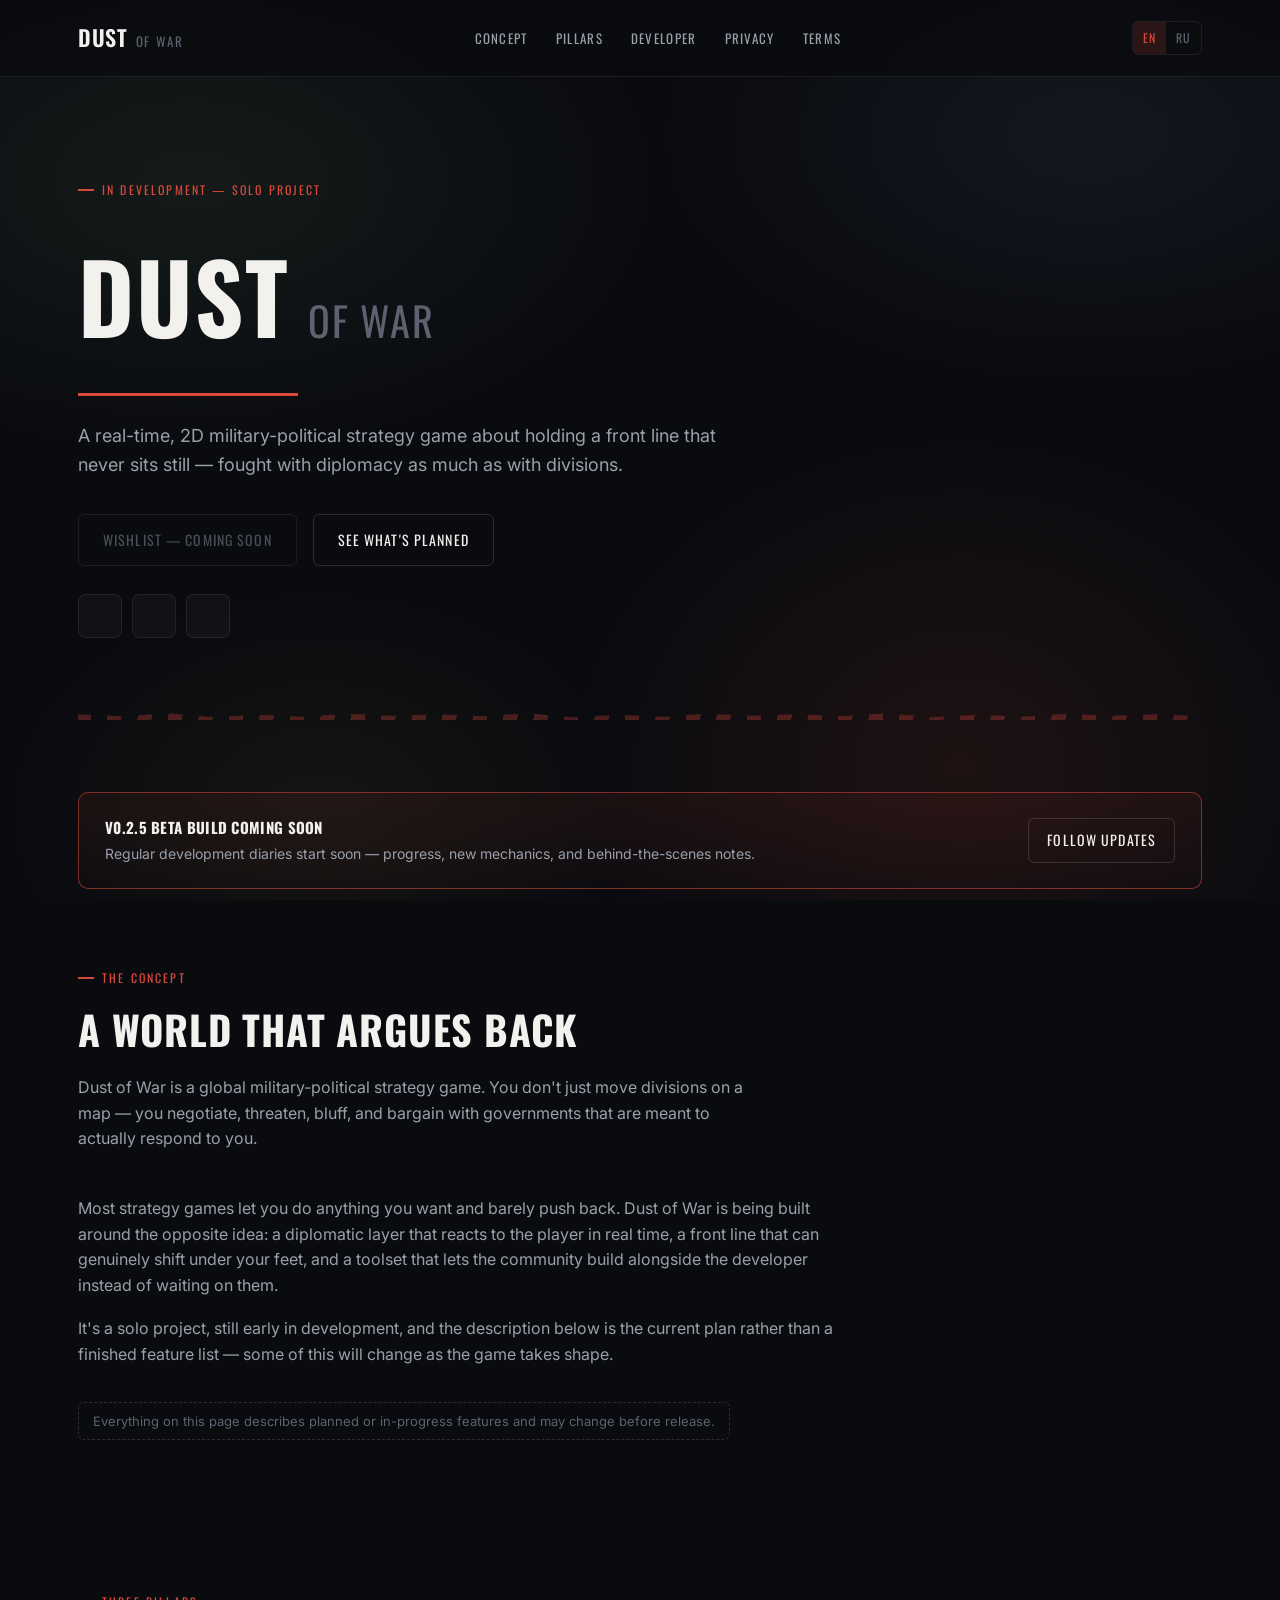
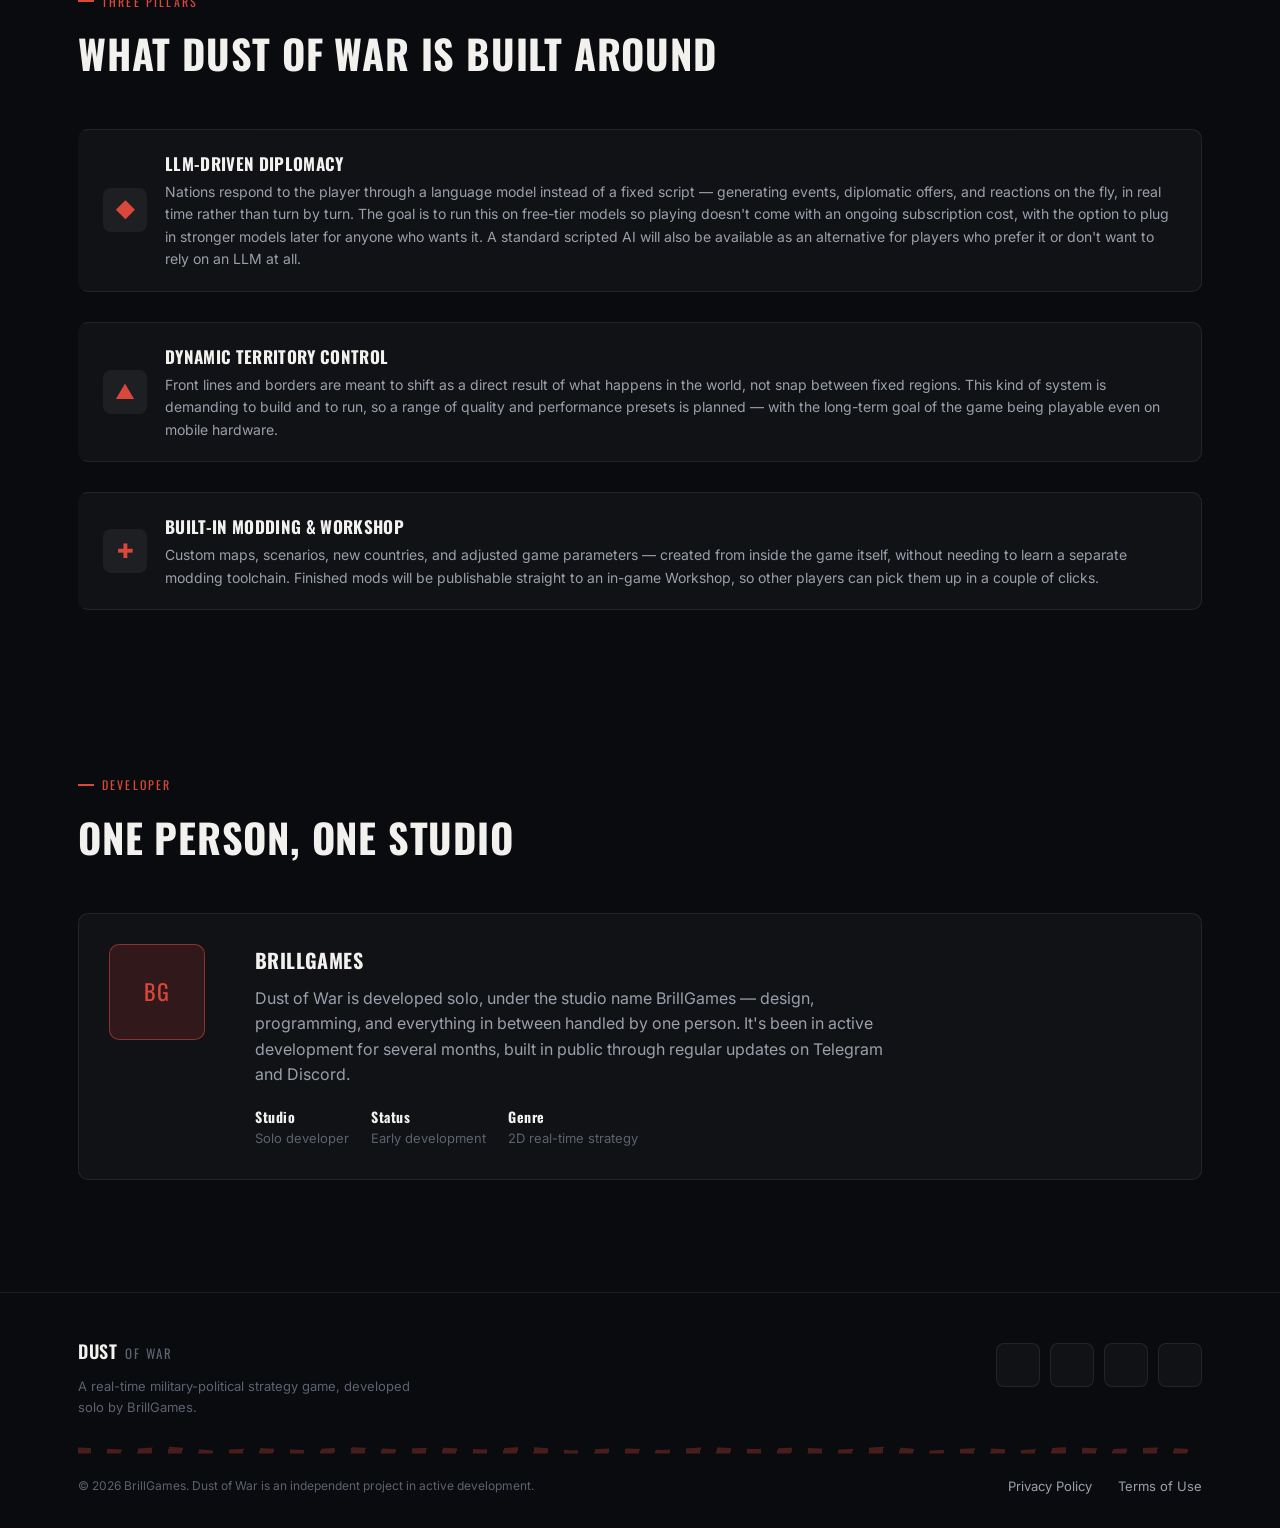
==== index.html @ 777125b5 "First commit" ====
<!doctype html>
<html lang="en">
<head>
<meta charset="utf-8">
<title>Dust of War — a real-time military-political strategy game</title>
<meta name="description" content="Dust of War is a real-time military-political strategy game with LLM-driven diplomacy, dynamic territory control, and built-in modding — developed solo by BrillGames.">
<meta name="viewport" content="width=device-width, initial-scale=1">
<link rel="preconnect" href="https://fonts.googleapis.com">
<link rel="preconnect" href="https://fonts.gstatic.com" crossorigin>
<link href="https://fonts.googleapis.com/css2?family=Oswald:wght@400;500;600;700&family=Inter:wght@400;500;600&display=swap" rel="stylesheet">
<link rel="stylesheet" href="css/style.css">
</head>
<body>
<div class="bg-theatre" aria-hidden="true"></div>

<header class="site-header">
  <div class="wrap">
    <a href="index.html" class="brand">
      <span class="brand-main">DUST</span>
      <span class="brand-sub">OF WAR</span>
    </a>
    <nav class="main-nav">
      <a href="index.html#concept">Concept</a>
      <a href="index.html#pillars">Pillars</a>
      <a href="index.html#developer">Developer</a>
      <a href="privacy.html">Privacy</a>
      <a href="terms.html">Terms</a>
    </nav>
    <div style="display:flex; align-items:center; gap:14px;">
      <div class="lang-toggle">
        <a href="index.html" class="active">EN</a>
        <a href="ru/index.html">RU</a>
      </div>
      <button class="nav-toggle-btn" aria-label="Toggle menu" aria-expanded="false">☰</button>
    </div>
  </div>
</header>

<main>
  <!-- ---------------------------- HERO ---------------------------- -->
  <section class="hero">
    <div class="wrap">
      <div class="eyebrow">In development — solo project</div>
      <h1 class="hero-title">DUST<span class="dim">OF WAR</span></h1>
      <div class="hero-underline"></div>
      <p class="hero-sub">A real-time, 2D military-political strategy game about holding a front line that never sits still — fought with diplomacy as much as with divisions.</p>
      <div class="hero-cta-row">
        <a href="#" class="btn btn-disabled" aria-disabled="true">Wishlist — coming soon</a>
        <a href="#pillars" class="btn btn-ghost">See what's planned</a>
      </div>
      <div class="social-row" style="margin-top:28px;">
        <a class="social-icon" href="https://www.youtube.com/@BrillGamesss" target="_blank" rel="noopener" aria-label="YouTube">
          <img src="assets/icons/youtube.png" alt="" onerror="this.parentElement.classList.add('placeholder'); this.remove(); this.parentElement.textContent='YT';">
        </a>
        <a class="social-icon" href="https://discord.gg/ywq4z9wzdn" target="_blank" rel="noopener" aria-label="Discord">
          <img src="assets/icons/discord.png" alt="" onerror="this.parentElement.classList.add('placeholder'); this.remove(); this.parentElement.textContent='DS';">
        </a>
        <a class="social-icon" href="https://t.me/brill_gamedev" target="_blank" rel="noopener" aria-label="Telegram">
          <img src="assets/icons/telegram.png" alt="" onerror="this.parentElement.classList.add('placeholder'); this.remove(); this.parentElement.textContent='TG';">
        </a>
      </div>
    </div>
  </section>

  <div class="wrap"><div class="frontline"></div></div>

  <!-- ---------------------------- NEWS ---------------------------- -->
  <section class="section" style="padding-bottom:0;">
    <div class="wrap">
      <div class="news-card">
        <div>
          <h4>v0.2.5 beta build coming soon</h4>
          <p>Regular development diaries start soon — progress, new mechanics, and behind-the-scenes notes.</p>
        </div>
        <a href="https://t.me/brill_gamedev" target="_blank" rel="noopener" class="btn btn-ghost" style="padding:10px 18px;">Follow updates</a>
      </div>
    </div>
  </section>

  <!-- ---------------------------- CONCEPT ---------------------------- -->
  <section class="section" id="concept">
    <div class="wrap">
      <div class="section-head">
        <div class="eyebrow">The concept</div>
        <h2>A world that argues back</h2>
        <p>Dust of War is a global military-political strategy game. You don't just move divisions on a map — you negotiate, threaten, bluff, and bargain with governments that are meant to actually respond to you.</p>
      </div>
      <div class="copy-block">
        <p>Most strategy games let you do anything you want and barely push back. Dust of War is being built around the opposite idea: a diplomatic layer that reacts to the player in real time, a front line that can genuinely shift under your feet, and a toolset that lets the community build alongside the developer instead of waiting on them.</p>
        <p>It's a solo project, still early in development, and the description below is the current plan rather than a finished feature list — some of this will change as the game takes shape.</p>
      </div>
      <div class="wip-note">Everything on this page describes planned or in-progress features and may change before release.</div>
    </div>
  </section>

  <!-- ---------------------------- PILLARS ---------------------------- -->
  <section class="section" id="pillars">
    <div class="wrap">
      <div class="section-head">
        <div class="eyebrow">Three pillars</div>
        <h2>What Dust of War is built around</h2>
      </div>

      <div class="features-grid">

        <div class="menu-card">
          <div class="menu-icon">◆</div>
          <div class="menu-text">
            <h3>LLM-driven diplomacy</h3>
            <p>Nations respond to the player through a language model instead of a fixed script — generating events, diplomatic offers, and reactions on the fly, in real time rather than turn by turn. The goal is to run this on free-tier models so playing doesn't come with an ongoing subscription cost, with the option to plug in stronger models later for anyone who wants it. A standard scripted AI will also be available as an alternative for players who prefer it or don't want to rely on an LLM at all.</p>
          </div>
        </div>

        <div class="menu-card">
          <div class="menu-icon">▲</div>
          <div class="menu-text">
            <h3>Dynamic territory control</h3>
            <p>Front lines and borders are meant to shift as a direct result of what happens in the world, not snap between fixed regions. This kind of system is demanding to build and to run, so a range of quality and performance presets is planned — with the long-term goal of the game being playable even on mobile hardware.</p>
          </div>
        </div>

        <div class="menu-card">
          <div class="menu-icon">✚</div>
          <div class="menu-text">
            <h3>Built-in modding &amp; Workshop</h3>
            <p>Custom maps, scenarios, new countries, and adjusted game parameters — created from inside the game itself, without needing to learn a separate modding toolchain. Finished mods will be publishable straight to an in-game Workshop, so other players can pick them up in a couple of clicks.</p>
          </div>
        </div>

      </div>
    </div>
  </section>

  <!-- ---------------------------- DEVELOPER ---------------------------- -->
  <section class="section" id="developer">
    <div class="wrap">
      <div class="section-head">
        <div class="eyebrow">Developer</div>
        <h2>One person, one studio</h2>
      </div>
      <div class="dev-panel">
        <div class="dev-mark">BG</div>
        <div>
          <h3>BrillGames</h3>
          <p>Dust of War is developed solo, under the studio name BrillGames — design, programming, and everything in between handled by one person. It's been in active development for several months, built in public through regular updates on Telegram and Discord.</p>
          <div class="dev-meta">
            <div><strong>Studio</strong>Solo developer</div>
            <div><strong>Status</strong>Early development</div>
            <div><strong>Genre</strong>2D real-time strategy</div>
          </div>
        </div>
      </div>
    </div>
  </section>
</main>

<footer class="site-footer">
  <div class="wrap">
    <div class="footer-top">
      <div>
        <div class="brand" style="margin-bottom:10px;">
          <span class="brand-main" style="font-size:18px;">DUST</span>
          <span class="brand-sub">OF WAR</span>
        </div>
        <p style="color:var(--text-faint); font-size:13px; max-width:340px; margin:0;">A real-time military-political strategy game, developed solo by BrillGames.</p>
      </div>
      <div class="social-row">
        <a class="social-icon" href="https://www.youtube.com/@BrillGamesss" target="_blank" rel="noopener" aria-label="YouTube">
          <img src="assets/icons/youtube.png" alt="" onerror="this.parentElement.classList.add('placeholder'); this.remove(); this.parentElement.textContent='YT';">
        </a>
        <a class="social-icon" href="https://discord.gg/ywq4z9wzdn" target="_blank" rel="noopener" aria-label="Discord">
          <img src="assets/icons/discord.png" alt="" onerror="this.parentElement.classList.add('placeholder'); this.remove(); this.parentElement.textContent='DS';">
        </a>
        <a class="social-icon" href="https://t.me/brill_gamedev" target="_blank" rel="noopener" aria-label="Telegram">
          <img src="assets/icons/telegram.png" alt="" onerror="this.parentElement.classList.add('placeholder'); this.remove(); this.parentElement.textContent='TG';">
        </a>
        <a class="social-icon btn-disabled" href="#" aria-disabled="true" aria-label="Wishlist — coming soon">
          <img src="assets/icons/wishlist.png" alt="" onerror="this.parentElement.classList.add('placeholder'); this.remove(); this.parentElement.textContent='WL';">
        </a>
      </div>
    </div>
    <div class="frontline" style="margin-bottom:22px;"></div>
    <div class="footer-bottom">
      <div>© <span data-year></span> BrillGames. Dust of War is an independent project in active development.</div>
      <div class="footer-links">
        <a href="privacy.html">Privacy Policy</a>
        <a href="terms.html">Terms of Use</a>
      </div>
    </div>
  </div>
</footer>

<script src="js/main.js"></script>
</body>
</html>
---- css/style.css ----
/* =========================================================
   DUST OF WAR — site stylesheet
   Design tokens derived from the in-game main menu:
   near-black backgrounds, a single red-orange accent,
   condensed display type for headings, quiet Inter body text.
   ========================================================= */

:root{
  --bg:            #0a0b0f;
  --bg-elevated:   #101219;
  --bg-panel:      rgba(255,255,255,0.03);
  --border:        rgba(255,255,255,0.08);
  --border-strong: rgba(255,255,255,0.14);
  --accent:        #d9483a;
  --accent-dim:    rgba(217,72,58,0.16);
  --accent-line:   rgba(217,72,58,0.55);
  --text:          #f2f1ee;
  --text-muted:    #9aa0ab;
  --text-faint:    #5c6270;
  --locked:        #4a4e58;
  --radius:        10px;
  --maxw:          1180px;
  --font-display:  'Oswald', 'Arial Narrow', sans-serif;
  --font-body:     'Inter', -apple-system, BlinkMacSystemFont, 'Segoe UI', sans-serif;
}

*{ box-sizing:border-box; }
html{ scroll-behavior:smooth; }
body{
  margin:0;
  background:var(--bg);
  color:var(--text);
  font-family:var(--font-body);
  font-size:16px;
  line-height:1.6;
  -webkit-font-smoothing:antialiased;
}

/* Ambient background: faint drifting territory blobs, echoing the
   dynamic-territory-capture mechanic. Pure CSS, no imagery required. */
.bg-theatre{
  position:fixed; inset:0; z-index:-1; overflow:hidden;
  background:
    radial-gradient(ellipse 60% 50% at 15% 20%, rgba(60,90,70,0.20), transparent 60%),
    radial-gradient(ellipse 55% 45% at 85% 15%, rgba(60,80,110,0.18), transparent 60%),
    radial-gradient(ellipse 50% 60% at 75% 85%, rgba(150,60,40,0.14), transparent 60%),
    radial-gradient(ellipse 40% 40% at 25% 90%, rgba(90,80,40,0.14), transparent 60%),
    var(--bg);
  animation:driftTheatre 40s ease-in-out infinite alternate;
}
@keyframes driftTheatre{
  0%{ filter:hue-rotate(0deg) brightness(1); }
  100%{ filter:hue-rotate(-8deg) brightness(1.05); }
}
@media (prefers-reduced-motion: reduce){
  .bg-theatre{ animation:none; }
}

a{ color:inherit; text-decoration:none; }
img{ max-width:100%; display:block; }
ul{ margin:0; padding:0; }
h1,h2,h3,h4{ font-family:var(--font-display); text-transform:uppercase; margin:0; letter-spacing:0.02em; }

.wrap{ max-width:var(--maxw); margin:0 auto; padding:0 28px; }
.eyebrow{
  display:inline-flex; align-items:center; gap:8px;
  font-family:var(--font-display); font-size:12px; letter-spacing:0.18em;
  text-transform:uppercase; color:var(--accent);
}
.eyebrow::before{ content:''; width:16px; height:2px; background:var(--accent); display:inline-block; }

/* -------- frontline divider (signature structural device) --------
   A jagged animated line, standing in for a shifting battle front.
   Used wherever a section needs separation instead of a plain rule. */
.frontline{
  height:10px; width:100%; margin:0;
  background-image:
    repeating-linear-gradient(100deg,
      var(--accent-line) 0 14px,
      transparent 14px 30px);
  clip-path:polygon(0% 40%,4% 60%,8% 30%,12% 70%,16% 45%,20% 65%,24% 35%,28% 55%,
                     32% 40%,36% 60%,40% 30%,44% 70%,48% 45%,52% 65%,56% 35%,60% 55%,
                     64% 40%,68% 60%,72% 30%,76% 70%,80% 45%,84% 65%,88% 35%,92% 55%,
                     96% 40%,100% 60%,100% 100%,0% 100%);
  opacity:0.55;
  animation:frontlineShift 6s linear infinite;
}
@keyframes frontlineShift{
  from{ background-position:0 0; }
  to{ background-position:88px 0; }
}
@media (prefers-reduced-motion: reduce){ .frontline{ animation:none; } }

/* -------------------------- header -------------------------- */
.site-header{
  position:sticky; top:0; z-index:40;
  background:rgba(10,11,15,0.82);
  backdrop-filter:blur(10px);
  border-bottom:1px solid var(--border);
}
.site-header .wrap{
  display:flex; align-items:center; justify-content:space-between;
  height:76px;
}
.brand{ display:flex; align-items:baseline; gap:8px; }
.brand-main{ font-family:var(--font-display); font-weight:600; font-size:22px; letter-spacing:0.03em; }
.brand-sub{ font-family:var(--font-display); font-weight:400; font-size:13px; color:var(--text-faint); letter-spacing:0.14em; }

.main-nav{ display:flex; align-items:center; gap:28px; }
.main-nav a{
  font-family:var(--font-display); font-size:13px; letter-spacing:0.1em;
  text-transform:uppercase; color:var(--text-muted); transition:color .15s ease;
}
.main-nav a:hover, .main-nav a.active{ color:var(--text); }

.lang-toggle{
  display:flex; border:1px solid var(--border); border-radius:6px; overflow:hidden;
}
.lang-toggle a{
  padding:6px 10px; font-family:var(--font-display); font-size:12px; letter-spacing:0.08em;
  color:var(--text-faint);
}
.lang-toggle a.active{ background:var(--accent-dim); color:var(--accent); }
.lang-toggle a:not(.active):hover{ color:var(--text); }

.nav-toggle-btn{ display:none; }

/* -------------------------- hero -------------------------- */
.hero{ padding:96px 0 72px; position:relative; }
.hero-title{ font-size:clamp(48px,9vw,96px); font-weight:700; display:flex; flex-wrap:wrap; align-items:baseline; gap:18px; margin-top:18px; }
.hero-title .dim{ color:var(--text-faint); font-weight:400; font-size:0.42em; line-height:1.1; }
.hero-underline{ height:3px; width:220px; background:var(--accent); margin:22px 0 26px; }
.hero-sub{ max-width:640px; color:var(--text-muted); font-size:18px; }

.hero-cta-row{ display:flex; flex-wrap:wrap; align-items:center; gap:16px; margin-top:34px; }

.btn{
  display:inline-flex; align-items:center; gap:10px;
  font-family:var(--font-display); font-size:14px; letter-spacing:0.08em; text-transform:uppercase;
  padding:14px 24px; border-radius:6px; border:1px solid transparent; cursor:pointer;
  transition:transform .15s ease, border-color .15s ease, background .15s ease;
}
.btn-primary{ background:var(--accent); color:#0a0b0f; }
.btn-primary:hover{ transform:translateY(-1px); background:#e35b4d; }
.btn-ghost{ border-color:var(--border-strong); color:var(--text); }
.btn-ghost:hover{ border-color:var(--accent-line); color:var(--accent); }
.btn-disabled{
  border-color:var(--border); color:var(--locked); cursor:not-allowed; pointer-events:none;
}

.social-row{ display:flex; gap:10px; margin-top:6px; }
.social-icon{
  width:44px; height:44px; border-radius:8px; border:1px solid var(--border);
  display:flex; align-items:center; justify-content:center; background:var(--bg-panel);
  transition:border-color .15s ease, transform .15s ease;
}
.social-icon img, .social-icon svg{ width:20px; height:20px; }
.social-icon:hover{ border-color:var(--accent-line); transform:translateY(-2px); }
.social-icon.placeholder{ color:var(--text-faint); font-family:var(--font-display); font-size:10px; text-align:center; line-height:1.2; }

/* -------------------------- sections -------------------------- */
.section{ padding:72px 0; }
.section-head{ max-width:680px; margin-bottom:44px; }
.section-head h2{ font-size:clamp(28px,4vw,40px); margin-top:10px; }
.section-head p{ color:var(--text-muted); margin-top:14px; font-size:16px; }

.wip-note{
  display:inline-block; margin-top:16px; padding:8px 14px; border:1px dashed var(--border-strong);
  border-radius:6px; color:var(--text-faint); font-size:13px;
}

/* concept copy block */
.copy-block{ max-width:760px; color:var(--text-muted); font-size:16px; }
.copy-block p{ margin:0 0 18px; }
.copy-block strong{ color:var(--text); font-weight:600; }

/* -------------------------- menu-style cards --------------------------
   Deliberately reuses the game's own main-menu button language:
   dark rounded rows, icon slot, title + subtitle, chevron / lock affordance. */
.menu-card{
  display:flex; align-items:center; gap:18px;
  background:var(--bg-panel); border:1px solid var(--border); border-radius:var(--radius);
  padding:20px 22px; margin-bottom:14px;
  border-left:3px solid transparent;
  transition:border-color .15s ease, background .15s ease, transform .15s ease;
}
.menu-card:hover{ border-left-color:var(--accent); background:rgba(255,255,255,0.045); transform:translateX(2px); }
.menu-icon{
  width:44px; height:44px; flex:none; border-radius:8px; background:rgba(255,255,255,0.05);
  display:flex; align-items:center; justify-content:center; font-size:20px; color:var(--accent);
}
.menu-text h3{ font-size:17px; letter-spacing:0.02em; }
.menu-text p{ margin:4px 0 0; color:var(--text-muted); font-size:14px; text-transform:none; letter-spacing:normal; font-family:var(--font-body); }
.menu-chevron{ margin-left:auto; color:var(--text-faint); font-size:18px; }

.features-grid{ display:grid; gap:16px; }

/* -------------------------- developer -------------------------- */
.dev-panel{
  display:grid; grid-template-columns:120px 1fr; gap:26px; align-items:start;
  background:var(--bg-panel); border:1px solid var(--border); border-radius:var(--radius);
  padding:30px;
}
.dev-mark{
  width:96px; height:96px; border-radius:10px; background:var(--accent-dim);
  border:1px solid var(--accent-line); display:flex; align-items:center; justify-content:center;
  font-family:var(--font-display); font-size:22px; color:var(--accent); letter-spacing:0.05em;
}
.dev-panel h3{ font-size:20px; }
.dev-panel p{ color:var(--text-muted); margin:10px 0 0; max-width:640px; }
.dev-meta{ display:flex; gap:22px; margin-top:18px; flex-wrap:wrap; }
.dev-meta div{ font-size:13px; color:var(--text-faint); }
.dev-meta strong{ display:block; color:var(--text); font-family:var(--font-display); font-size:14px; letter-spacing:0.04em; }

/* -------------------------- news strip -------------------------- */
.news-card{
  display:flex; align-items:center; justify-content:space-between; gap:20px; flex-wrap:wrap;
  background:linear-gradient(180deg, rgba(217,72,58,0.08), rgba(217,72,58,0.02));
  border:1px solid var(--accent-line); border-radius:var(--radius); padding:22px 26px;
}
.news-card h4{ font-size:15px; margin-bottom:4px; }
.news-card p{ margin:0; color:var(--text-muted); font-size:14px; }

/* -------------------------- footer -------------------------- */
.site-footer{ border-top:1px solid var(--border); padding:44px 0 32px; margin-top:40px; }
.footer-top{ display:flex; justify-content:space-between; gap:24px; flex-wrap:wrap; margin-bottom:26px; }
.footer-links{ display:flex; gap:26px; flex-wrap:wrap; }
.footer-links a{ font-size:13px; color:var(--text-muted); }
.footer-links a:hover{ color:var(--text); }
.footer-bottom{ display:flex; justify-content:space-between; gap:12px; flex-wrap:wrap; color:var(--text-faint); font-size:12px; }

/* -------------------------- legal pages -------------------------- */
.legal-page .wrap{ max-width:820px; }
.legal-hero{ padding:64px 0 24px; }
.legal-hero h1{ font-size:clamp(30px,5vw,44px); }
.legal-updated{ color:var(--text-faint); font-size:13px; margin-top:10px; }
.legal-notice{
  margin:22px 0 8px; padding:16px 18px; border:1px solid var(--border-strong); border-radius:8px;
  background:var(--bg-panel); color:var(--text-muted); font-size:14px; line-height:1.6;
}
.legal-body{ padding:20px 0 80px; color:var(--text-muted); font-size:15.5px; }
.legal-body h2{
  font-size:20px; color:var(--text); margin-top:44px; margin-bottom:14px;
  padding-bottom:10px; border-bottom:1px solid var(--border);
}
.legal-body h2 span{ color:var(--accent); font-family:var(--font-body); font-weight:600; margin-right:8px; }
.legal-body h3{ font-size:15px; color:var(--text); text-transform:none; margin-top:22px; margin-bottom:8px; font-family:var(--font-body); font-weight:600; }
.legal-body p{ margin:0 0 14px; }
.legal-body ul{ margin:0 0 14px; padding-left:20px; }
.legal-body li{ margin-bottom:8px; }
.legal-body a{ color:var(--accent); text-decoration:underline; text-underline-offset:3px; }
.legal-toc{ margin:26px 0 0; padding:18px 20px; background:var(--bg-panel); border:1px solid var(--border); border-radius:8px; }
.legal-toc strong{ display:block; color:var(--text); font-family:var(--font-display); letter-spacing:0.08em; font-size:12px; text-transform:uppercase; margin-bottom:10px; }
.legal-toc ol{ padding-left:18px; margin:0; columns:2; column-gap:24px; }
.legal-toc li{ margin-bottom:6px; font-size:13.5px; }
.legal-toc a{ color:var(--text-muted); }
.legal-toc a:hover{ color:var(--accent); }

/* -------------------------- responsive -------------------------- */
@media (max-width:860px){
  .dev-panel{ grid-template-columns:1fr; }
  .dev-mark{ width:72px; height:72px; }
  .legal-toc ol{ columns:1; }
}

@media (max-width:760px){
  .main-nav{
    position:fixed; inset:76px 0 0 0; background:var(--bg);
    flex-direction:column; align-items:flex-start; padding:28px;
    gap:22px; transform:translateX(100%); transition:transform .2s ease;
    border-top:1px solid var(--border);
  }
  .main-nav.open{ transform:translateX(0); }
  .main-nav a{ font-size:16px; }
  .nav-toggle-btn{
    display:flex; align-items:center; justify-content:center;
    width:40px; height:40px; border:1px solid var(--border); border-radius:6px; background:none; color:var(--text);
    font-size:18px; cursor:pointer;
  }
  .hero{ padding:64px 0 48px; }
  .section{ padding:52px 0; }
}
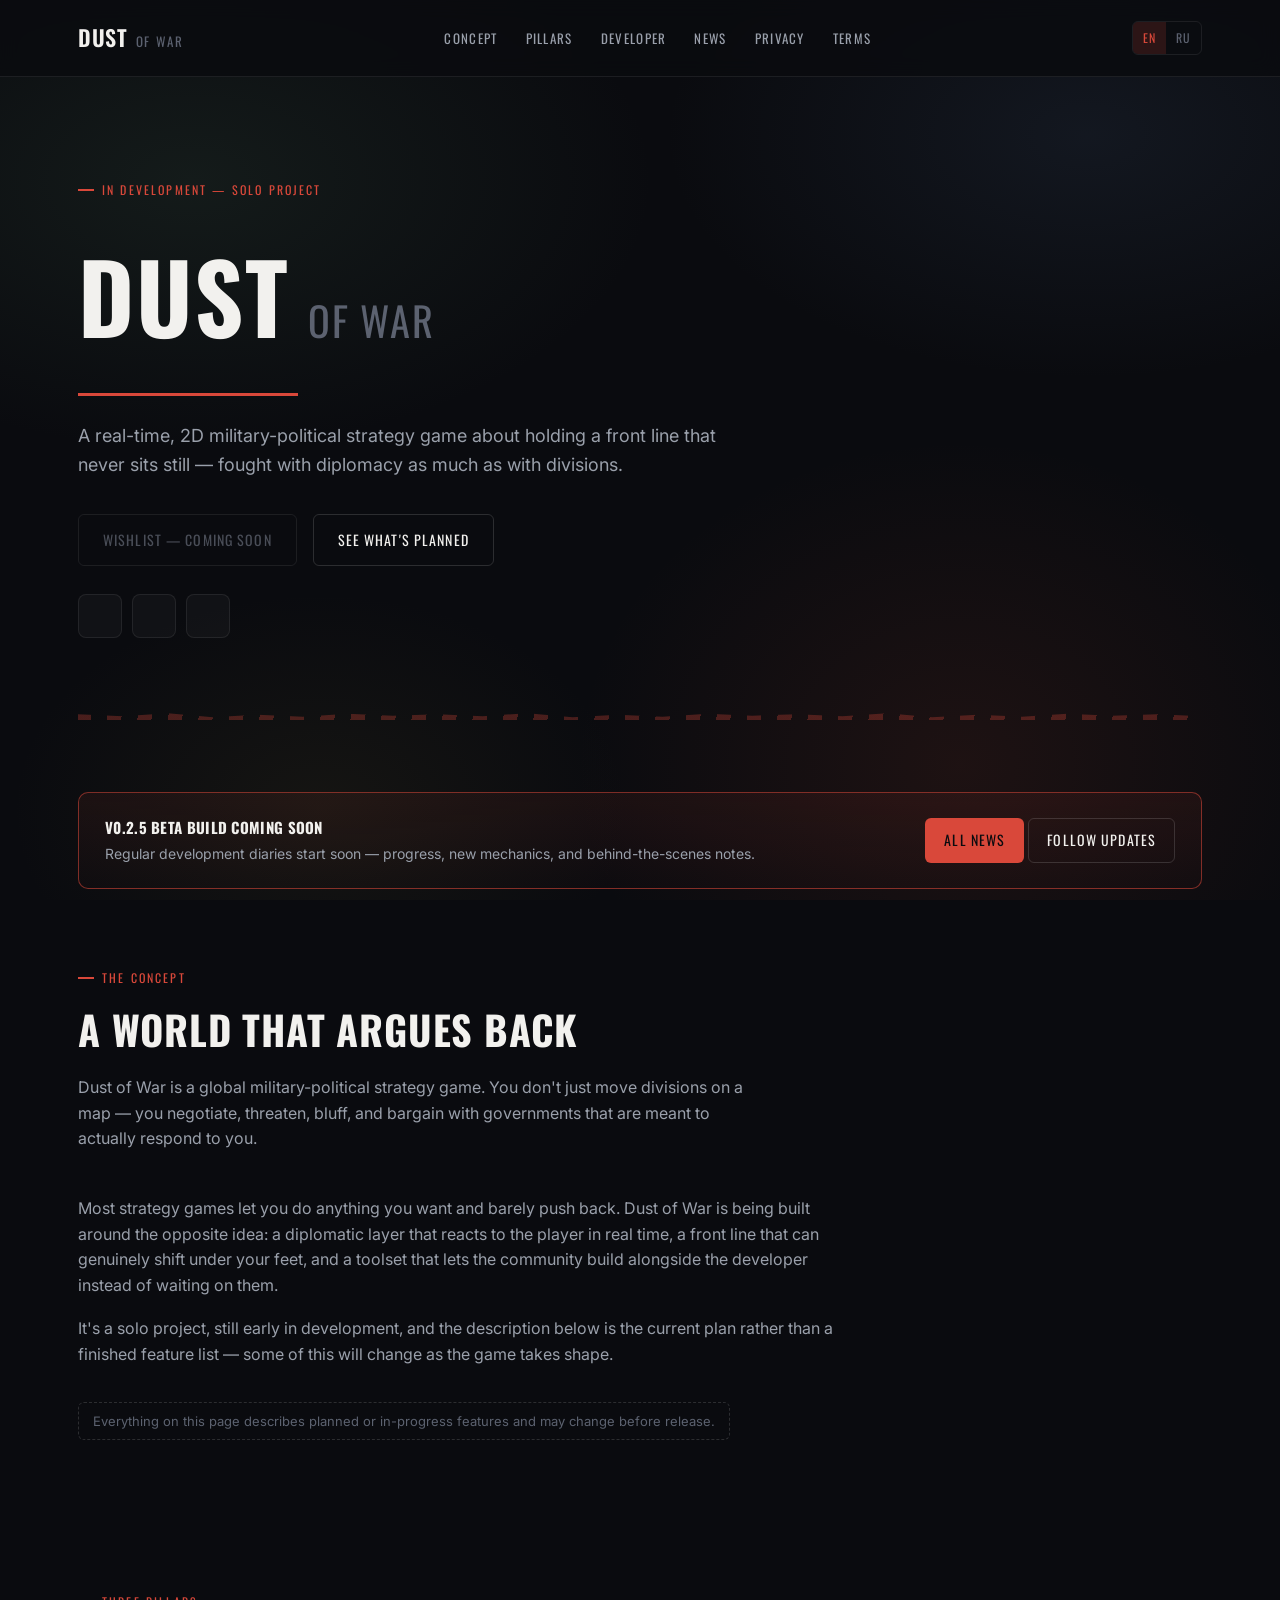
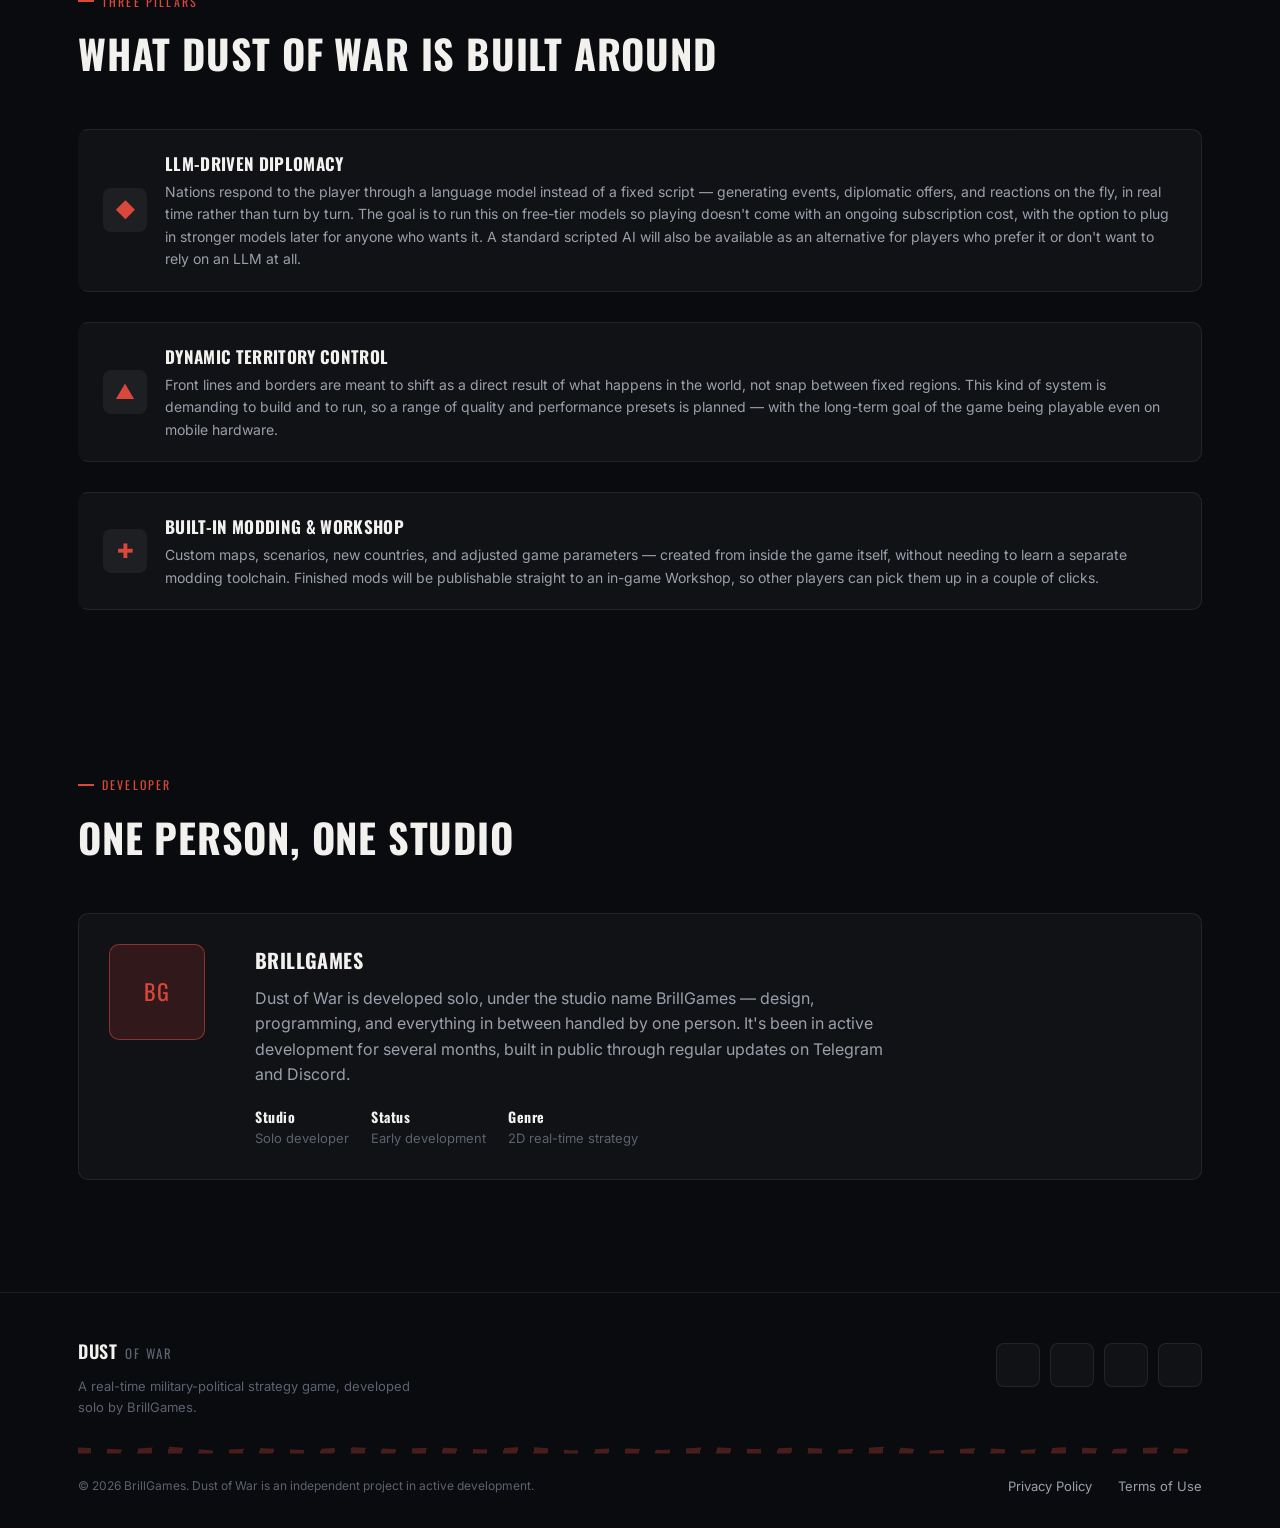
==== commit abd397ff: "Add News section, news pages and mobile layout fixes" ====
--- a/index.html
+++ b/index.html
@@ -23,10 +23,11 @@
       <a href="index.html#concept">Concept</a>
       <a href="index.html#pillars">Pillars</a>
       <a href="index.html#developer">Developer</a>
+      <a href="news.html">News</a>
       <a href="privacy.html">Privacy</a>
       <a href="terms.html">Terms</a>
     </nav>
-    <div style="display:flex; align-items:center; gap:14px;">
+    <div class="header-actions">
       <div class="lang-toggle">
         <a href="index.html" class="active">EN</a>
         <a href="ru/index.html">RU</a>
@@ -67,12 +68,15 @@
   <!-- ---------------------------- NEWS ---------------------------- -->
   <section class="section" style="padding-bottom:0;">
     <div class="wrap">
-      <div class="news-card">
+      <div class="news-card" data-latest-news>
         <div>
-          <h4>v0.2.5 beta build coming soon</h4>
+          <h4><a href="news.html" data-latest-link>v0.2.5 beta build coming soon</a></h4>
           <p>Regular development diaries start soon — progress, new mechanics, and behind-the-scenes notes.</p>
         </div>
-        <a href="https://t.me/brill_gamedev" target="_blank" rel="noopener" class="btn btn-ghost" style="padding:10px 18px;">Follow updates</a>
+        <div class="news-card-actions">
+          <a href="news.html" class="btn btn-primary" style="padding:10px 18px;">All news</a>
+          <a href="https://t.me/brill_gamedev" target="_blank" rel="noopener" class="btn btn-ghost" style="padding:10px 18px;">Follow updates</a>
+        </div>
       </div>
     </div>
   </section>
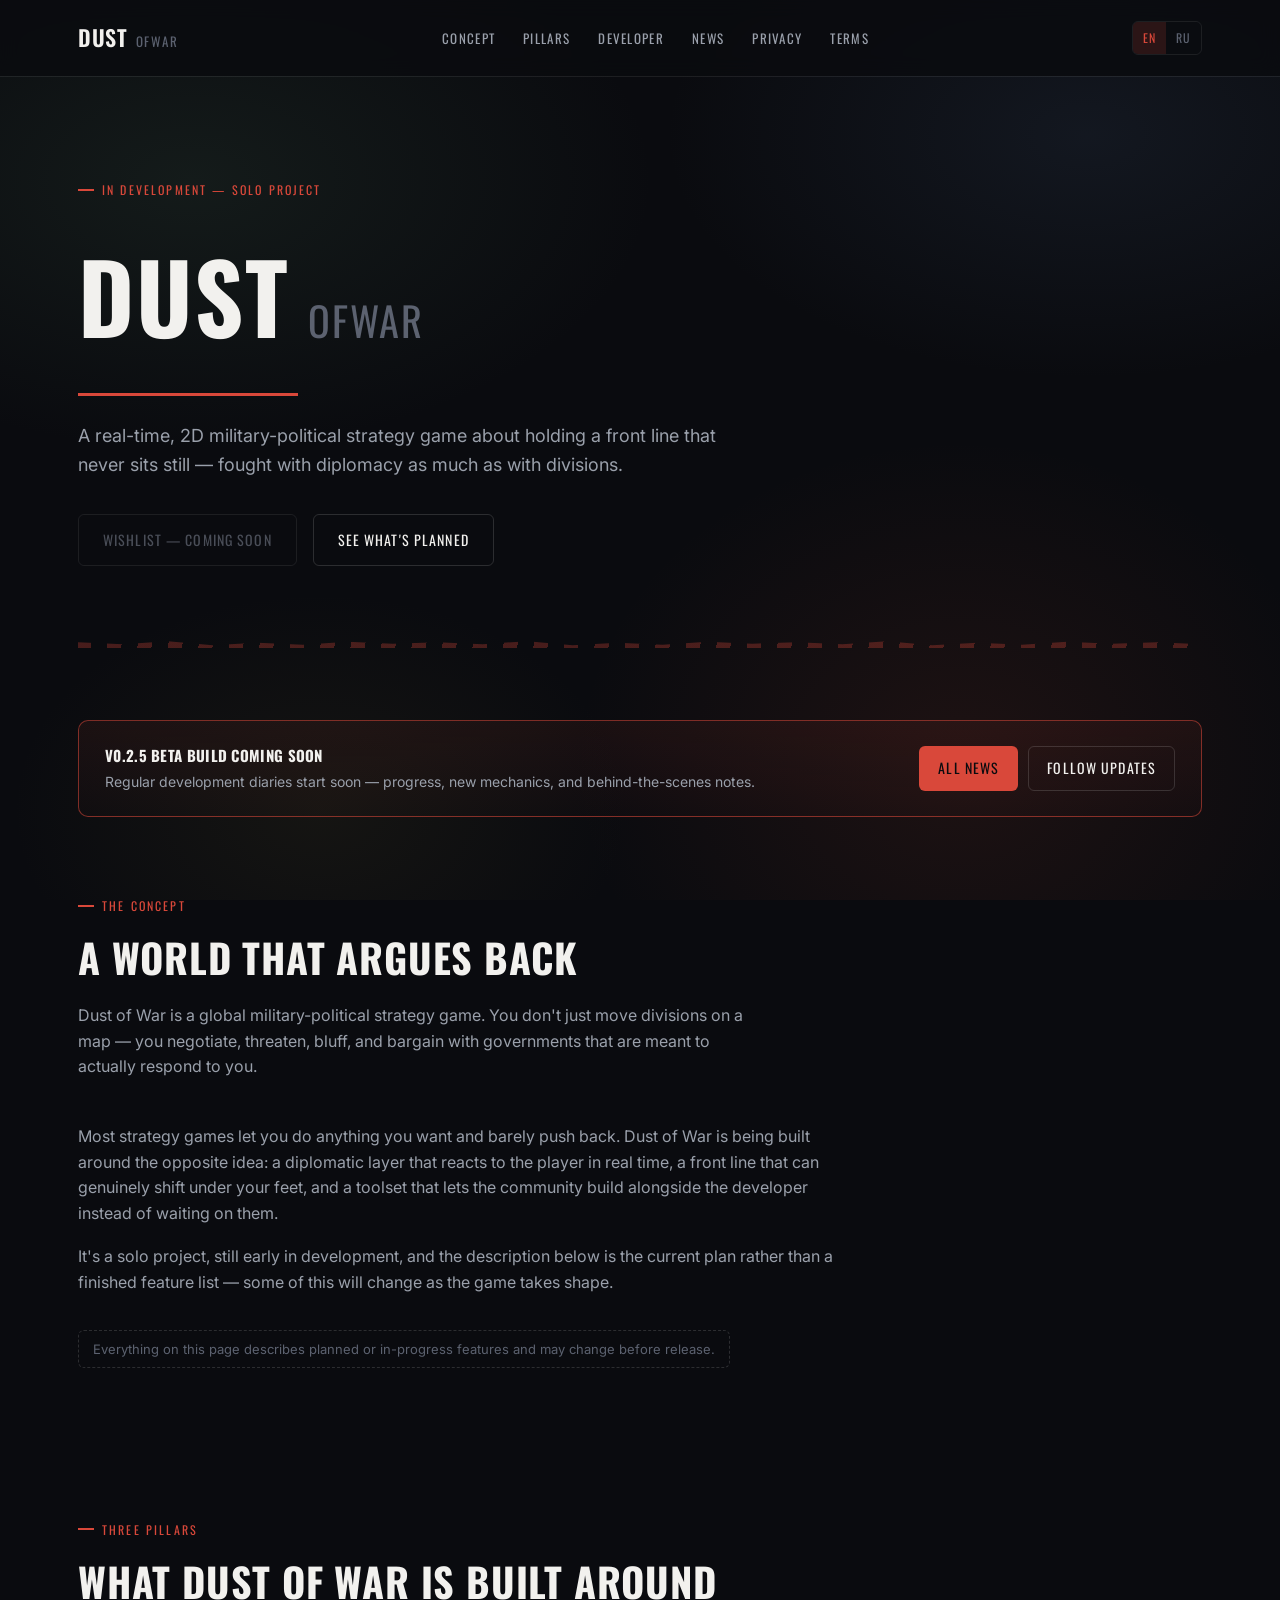
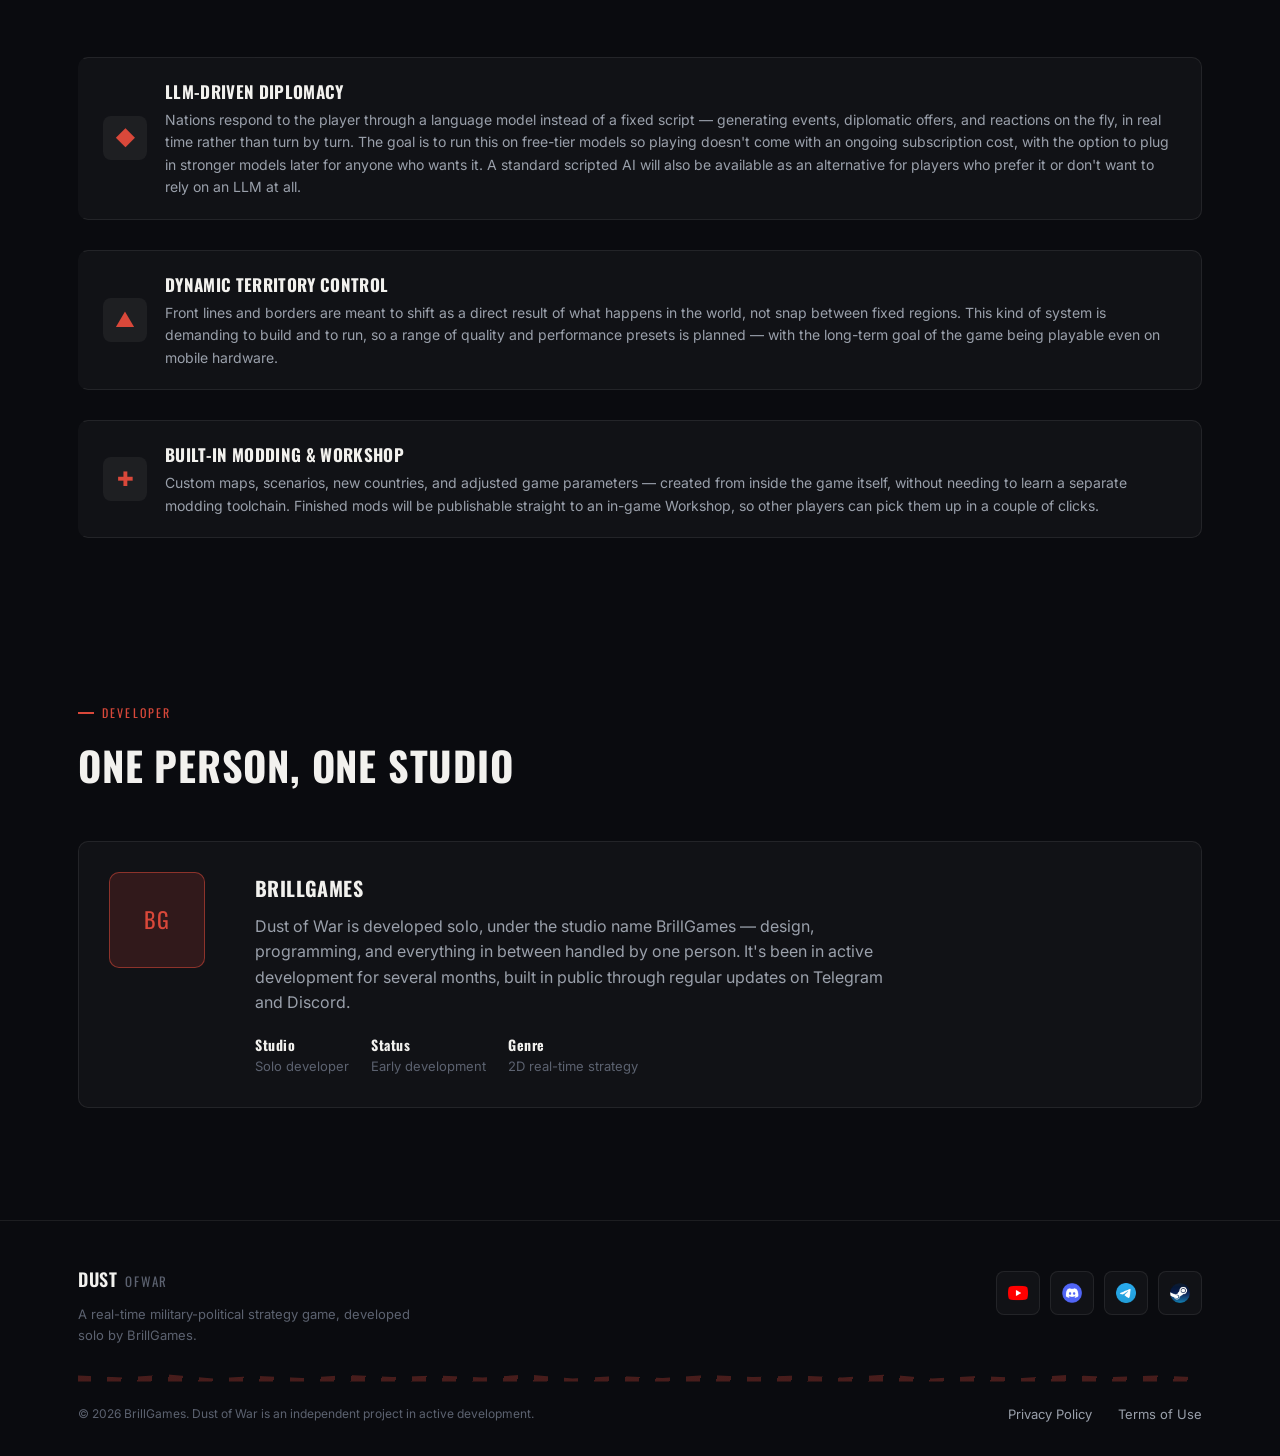
==== commit 4525c134: "Stacked logo, studio logo slot, remove duplicate hero social icons" ====
--- a/index.html
+++ b/index.html
@@ -17,7 +17,7 @@
   <div class="wrap">
     <a href="index.html" class="brand">
       <span class="brand-main">DUST</span>
-      <span class="brand-sub">OF WAR</span>
+      <span class="brand-sub logo-stack"><span class="logo-of">OF</span><span class="logo-war">WAR</span></span>
     </a>
     <nav class="main-nav">
       <a href="index.html#concept">Concept</a>
@@ -42,23 +42,12 @@
   <section class="hero">
     <div class="wrap">
       <div class="eyebrow">In development — solo project</div>
-      <h1 class="hero-title">DUST<span class="dim">OF WAR</span></h1>
+      <h1 class="hero-title">DUST<span class="dim logo-stack"><span class="logo-of">OF</span><span class="logo-war">WAR</span></span></h1>
       <div class="hero-underline"></div>
       <p class="hero-sub">A real-time, 2D military-political strategy game about holding a front line that never sits still — fought with diplomacy as much as with divisions.</p>
       <div class="hero-cta-row">
         <a href="#" class="btn btn-disabled" aria-disabled="true">Wishlist — coming soon</a>
         <a href="#pillars" class="btn btn-ghost">See what's planned</a>
-      </div>
-      <div class="social-row" style="margin-top:28px;">
-        <a class="social-icon" href="https://www.youtube.com/@BrillGamesss" target="_blank" rel="noopener" aria-label="YouTube">
-          <img src="assets/icons/youtube.png" alt="" onerror="this.parentElement.classList.add('placeholder'); this.remove(); this.parentElement.textContent='YT';">
-        </a>
-        <a class="social-icon" href="https://discord.gg/ywq4z9wzdn" target="_blank" rel="noopener" aria-label="Discord">
-          <img src="assets/icons/discord.png" alt="" onerror="this.parentElement.classList.add('placeholder'); this.remove(); this.parentElement.textContent='DS';">
-        </a>
-        <a class="social-icon" href="https://t.me/brill_gamedev" target="_blank" rel="noopener" aria-label="Telegram">
-          <img src="assets/icons/telegram.png" alt="" onerror="this.parentElement.classList.add('placeholder'); this.remove(); this.parentElement.textContent='TG';">
-        </a>
       </div>
     </div>
   </section>
@@ -143,7 +132,7 @@
         <h2>One person, one studio</h2>
       </div>
       <div class="dev-panel">
-        <div class="dev-mark">BG</div>
+        <div class="dev-mark"><img src="assets/studio-logo.png" alt="BrillGames" onerror="this.parentElement.textContent='BG';"></div>
         <div>
           <h3>BrillGames</h3>
           <p>Dust of War is developed solo, under the studio name BrillGames — design, programming, and everything in between handled by one person. It's been in active development for several months, built in public through regular updates on Telegram and Discord.</p>
@@ -164,22 +153,22 @@
       <div>
         <div class="brand" style="margin-bottom:10px;">
           <span class="brand-main" style="font-size:18px;">DUST</span>
-          <span class="brand-sub">OF WAR</span>
+          <span class="brand-sub logo-stack"><span class="logo-of">OF</span><span class="logo-war">WAR</span></span>
         </div>
         <p style="color:var(--text-faint); font-size:13px; max-width:340px; margin:0;">A real-time military-political strategy game, developed solo by BrillGames.</p>
       </div>
       <div class="social-row">
         <a class="social-icon" href="https://www.youtube.com/@BrillGamesss" target="_blank" rel="noopener" aria-label="YouTube">
-          <img src="assets/icons/youtube.png" alt="" onerror="this.parentElement.classList.add('placeholder'); this.remove(); this.parentElement.textContent='YT';">
+          <img src="assets/icons/youtube.png" alt="" onerror="var p=this.parentElement; p.classList.add('placeholder'); p.textContent='YT';">
         </a>
         <a class="social-icon" href="https://discord.gg/ywq4z9wzdn" target="_blank" rel="noopener" aria-label="Discord">
-          <img src="assets/icons/discord.png" alt="" onerror="this.parentElement.classList.add('placeholder'); this.remove(); this.parentElement.textContent='DS';">
+          <img src="assets/icons/discord.png" alt="" onerror="var p=this.parentElement; p.classList.add('placeholder'); p.textContent='DS';">
         </a>
         <a class="social-icon" href="https://t.me/brill_gamedev" target="_blank" rel="noopener" aria-label="Telegram">
-          <img src="assets/icons/telegram.png" alt="" onerror="this.parentElement.classList.add('placeholder'); this.remove(); this.parentElement.textContent='TG';">
+          <img src="assets/icons/telegram.png" alt="" onerror="var p=this.parentElement; p.classList.add('placeholder'); p.textContent='TG';">
         </a>
         <a class="social-icon btn-disabled" href="#" aria-disabled="true" aria-label="Wishlist — coming soon">
-          <img src="assets/icons/wishlist.png" alt="" onerror="this.parentElement.classList.add('placeholder'); this.remove(); this.parentElement.textContent='WL';">
+          <img src="assets/icons/wishlist.png" alt="" onerror="var p=this.parentElement; p.classList.add('placeholder'); p.textContent='WL';">
         </a>
       </div>
     </div>
--- a/css/style.css
+++ b/css/style.css
@@ -20,6 +20,7 @@
   --locked:        #4a4e58;
   --radius:        10px;
   --maxw:          1180px;
+  --header-h:      76px;
   --font-display:  'Oswald', 'Arial Narrow', sans-serif;
   --font-body:     'Inter', -apple-system, BlinkMacSystemFont, 'Segoe UI', sans-serif;
 }
@@ -94,14 +95,20 @@
 /* -------------------------- header -------------------------- */
 .site-header{
   position:sticky; top:0; z-index:40;
+  border-bottom:1px solid var(--border);
+}
+/* Blur lives on a pseudo-element: a backdrop-filter on the header itself would
+   become the containing block for the fixed mobile menu and break it. */
+.site-header::before{
+  content:''; position:absolute; inset:0; z-index:-1;
   background:rgba(10,11,15,0.82);
-  backdrop-filter:blur(10px);
-  border-bottom:1px solid var(--border);
+  -webkit-backdrop-filter:blur(10px); backdrop-filter:blur(10px);
 }
 .site-header .wrap{
-  display:flex; align-items:center; justify-content:space-between;
-  height:76px;
-}
+  display:flex; align-items:center; justify-content:space-between; gap:16px;
+  height:var(--header-h);
+}
+.header-actions{ display:flex; align-items:center; gap:14px; flex:none; }
 .brand{ display:flex; align-items:baseline; gap:8px; }
 .brand-main{ font-family:var(--font-display); font-weight:600; font-size:22px; letter-spacing:0.03em; }
 .brand-sub{ font-family:var(--font-display); font-weight:400; font-size:13px; color:var(--text-faint); letter-spacing:0.14em; }
@@ -263,20 +270,135 @@
   .legal-toc ol{ columns:1; }
 }
 
-@media (max-width:760px){
+/* -------------------------- news strip actions -------------------------- */
+.news-card-actions{ display:flex; gap:10px; flex-wrap:wrap; }
+.news-card h4 a:hover{ color:var(--accent); }
+
+/* -------------------------- news list -------------------------- */
+.news-page main{ min-height:60vh; }
+.news-hero{ padding:64px 0 28px; }
+.news-hero h1{ font-size:clamp(32px,6vw,52px); margin-top:12px; }
+.news-hero p{ color:var(--text-muted); max-width:620px; margin:14px 0 0; }
+.news-list{ display:grid; gap:16px; padding:8px 0 80px; }
+.news-item{
+  display:grid; grid-template-columns:260px 1fr; gap:24px; align-items:center;
+  background:var(--bg-panel); border:1px solid var(--border); border-left:3px solid transparent;
+  border-radius:var(--radius); padding:18px;
+  transition:border-color .15s ease, background .15s ease;
+}
+.news-item:hover{ border-left-color:var(--accent); background:rgba(255,255,255,0.045); }
+.news-item.no-cover{ grid-template-columns:1fr; padding:22px 24px; }
+.news-item-cover{ aspect-ratio:16/9; border-radius:8px; overflow:hidden; background:rgba(255,255,255,0.04); }
+.news-item-cover img{ width:100%; height:100%; object-fit:cover; }
+.news-item-text{ min-width:0; }
+.news-item-date{ font-family:var(--font-display); font-size:12px; letter-spacing:0.14em; text-transform:uppercase; color:var(--accent); }
+.news-item h2{ font-size:clamp(20px,2.4vw,26px); margin-top:6px; line-height:1.2; }
+.news-item p{ color:var(--text-muted); margin:10px 0 0; font-size:15px; }
+.news-item-more{ display:inline-block; margin-top:14px; font-family:var(--font-display); font-size:13px; letter-spacing:0.1em; text-transform:uppercase; color:var(--text); }
+.news-item:hover .news-item-more{ color:var(--accent); }
+.news-status{ padding:24px; border:1px dashed var(--border-strong); border-radius:8px; color:var(--text-faint); }
+
+/* -------------------------- article -------------------------- */
+.article-page .wrap{ max-width:820px; }
+.article-back{ display:inline-block; margin-top:40px; font-family:var(--font-display); font-size:13px; letter-spacing:0.1em; text-transform:uppercase; color:var(--text-muted); }
+.article-back:hover{ color:var(--accent); }
+#article{ padding-bottom:60px; }
+#article > .news-status{ margin-top:24px; }
+.article-head{ padding:22px 0 26px; }
+.article-head h1{ font-size:clamp(28px,5.5vw,48px); line-height:1.1; margin-top:12px; }
+.article-lead{ font-size:18px; color:var(--text-muted); margin:18px 0 0; }
+.article-cover{ margin:0 0 32px; border-radius:var(--radius); overflow:hidden; border:1px solid var(--border); }
+.article-cover img{ width:100%; height:auto; }
+.article-body{ color:#d6d7db; font-size:17px; line-height:1.75; }
+.article-body p{ margin:0 0 18px; }
+.article-body h2{ font-size:clamp(20px,3vw,26px); color:var(--text); margin:38px 0 14px; line-height:1.25; }
+.article-body a{ color:var(--accent); text-decoration:underline; text-underline-offset:3px; }
+.article-body strong{ color:var(--text); }
+.article-body blockquote{ margin:26px 0; padding:4px 0 4px 18px; border-left:3px solid var(--accent); color:var(--text-muted); font-style:italic; }
+.article-body blockquote p:last-child{ margin-bottom:0; }
+.article-figure{ margin:28px 0; }
+.article-figure img, .article-figure video{ width:100%; height:auto; border-radius:8px; border:1px solid var(--border); background:#000; }
+.article-figure figcaption{ font-size:13.5px; color:var(--text-faint); margin-top:8px; text-align:center; line-height:1.5; }
+.article-embed{ position:relative; aspect-ratio:16/9; border-radius:8px; overflow:hidden; border:1px solid var(--border); background:#000; }
+.article-embed iframe{ position:absolute; inset:0; width:100%; height:100%; border:0; }
+.article-body .article-file{
+  display:flex; align-items:center; gap:14px; margin:22px 0; padding:14px 16px;
+  border:1px solid var(--border); border-radius:8px; background:var(--bg-panel);
+  color:var(--text); text-decoration:none; transition:border-color .15s ease;
+}
+.article-body .article-file:hover{ border-color:var(--accent-line); }
+.article-file-icon{ width:40px; height:40px; flex:none; border-radius:8px; background:var(--accent-dim); color:var(--accent); display:flex; align-items:center; justify-content:center; font-size:18px; }
+.article-file-meta{ display:flex; flex-direction:column; min-width:0; line-height:1.4; }
+.article-file-meta strong{ font-size:15px; overflow:hidden; text-overflow:ellipsis; white-space:nowrap; }
+.article-file-meta span{ font-size:13px; color:var(--text-faint); }
+.article-divider{ margin:34px 0; }
+
+/* -------------------------- mobile -------------------------- */
+html{ -webkit-text-size-adjust:100%; text-size-adjust:100%; }
+body{ overflow-wrap:break-word; }
+body.nav-open{ overflow:hidden; }
+
+@media (max-width:980px){
   .main-nav{
-    position:fixed; inset:76px 0 0 0; background:var(--bg);
-    flex-direction:column; align-items:flex-start; padding:28px;
-    gap:22px; transform:translateX(100%); transition:transform .2s ease;
+    position:fixed; top:var(--header-h); left:0; right:0; bottom:0;
+    flex-direction:column; align-items:stretch; gap:0;
+    padding:8px 20px 32px; background:var(--bg);
     border-top:1px solid var(--border);
+    overflow-y:auto; -webkit-overflow-scrolling:touch;
+    opacity:0; visibility:hidden; transform:translateY(-8px);
+    transition:opacity .2s ease, transform .2s ease, visibility 0s linear .2s;
   }
-  .main-nav.open{ transform:translateX(0); }
-  .main-nav a{ font-size:16px; }
+  .main-nav.open{ opacity:1; visibility:visible; transform:none; transition:opacity .2s ease, transform .2s ease; }
+  .main-nav a{ font-size:17px; padding:16px 4px; border-bottom:1px solid var(--border); }
   .nav-toggle-btn{
     display:flex; align-items:center; justify-content:center;
-    width:40px; height:40px; border:1px solid var(--border); border-radius:6px; background:none; color:var(--text);
-    font-size:18px; cursor:pointer;
+    width:44px; height:44px; border:1px solid var(--border); border-radius:6px; background:none; color:var(--text);
+    font-size:18px; cursor:pointer; padding:0;
   }
-  .hero{ padding:64px 0 48px; }
-  .section{ padding:52px 0; }
-}
+}
+
+@media (max-width:760px){
+  .hero{ padding:56px 0 44px; }
+  .section{ padding:48px 0; }
+  .section-head{ margin-bottom:30px; }
+}
+
+@media (max-width:700px){
+  .news-item{ grid-template-columns:1fr; gap:14px; padding:14px; }
+  .news-item.no-cover{ padding:18px; }
+  .news-hero{ padding:44px 0 20px; }
+  .article-back{ margin-top:28px; }
+  .article-body{ font-size:16px; }
+  .article-lead{ font-size:16.5px; }
+}
+
+@media (max-width:600px){
+  :root{ --header-h:64px; }
+  .wrap{ padding:0 18px; }
+  .brand-main{ font-size:20px; }
+  .brand-sub{ font-size:12px; }
+  .header-actions{ gap:10px; }
+  .lang-toggle a{ padding:6px 9px; }
+  .hero{ padding:40px 0 36px; }
+  .hero-title{ gap:4px 12px; }
+  .hero-underline{ width:140px; margin:18px 0 20px; }
+  .hero-sub{ font-size:16px; }
+  .hero-cta-row{ gap:10px; margin-top:26px; }
+  .hero-cta-row .btn{ flex:1 1 100%; justify-content:center; text-align:center; }
+  .btn{ padding:12px 18px; }
+  .menu-card{ align-items:flex-start; padding:16px; gap:14px; }
+  .menu-card:hover{ transform:none; }
+  .menu-icon{ width:38px; height:38px; font-size:17px; }
+  .dev-panel{ padding:20px; gap:18px; }
+  .news-card{ padding:18px; }
+  .news-card-actions{ width:100%; }
+  .news-card-actions .btn{ flex:1 1 auto; justify-content:center; }
+  .site-footer{ padding:34px 0 26px; }
+  .footer-top{ flex-direction:column; }
+  .footer-bottom{ flex-direction:column; }
+  .footer-links{ gap:18px; }
+  .legal-hero{ padding:44px 0 16px; }
+  .legal-body{ font-size:15px; padding-bottom:56px; }
+  .legal-toc{ padding:16px; }
+  .legal-body a, .legal-notice a{ overflow-wrap:anywhere; }
+}
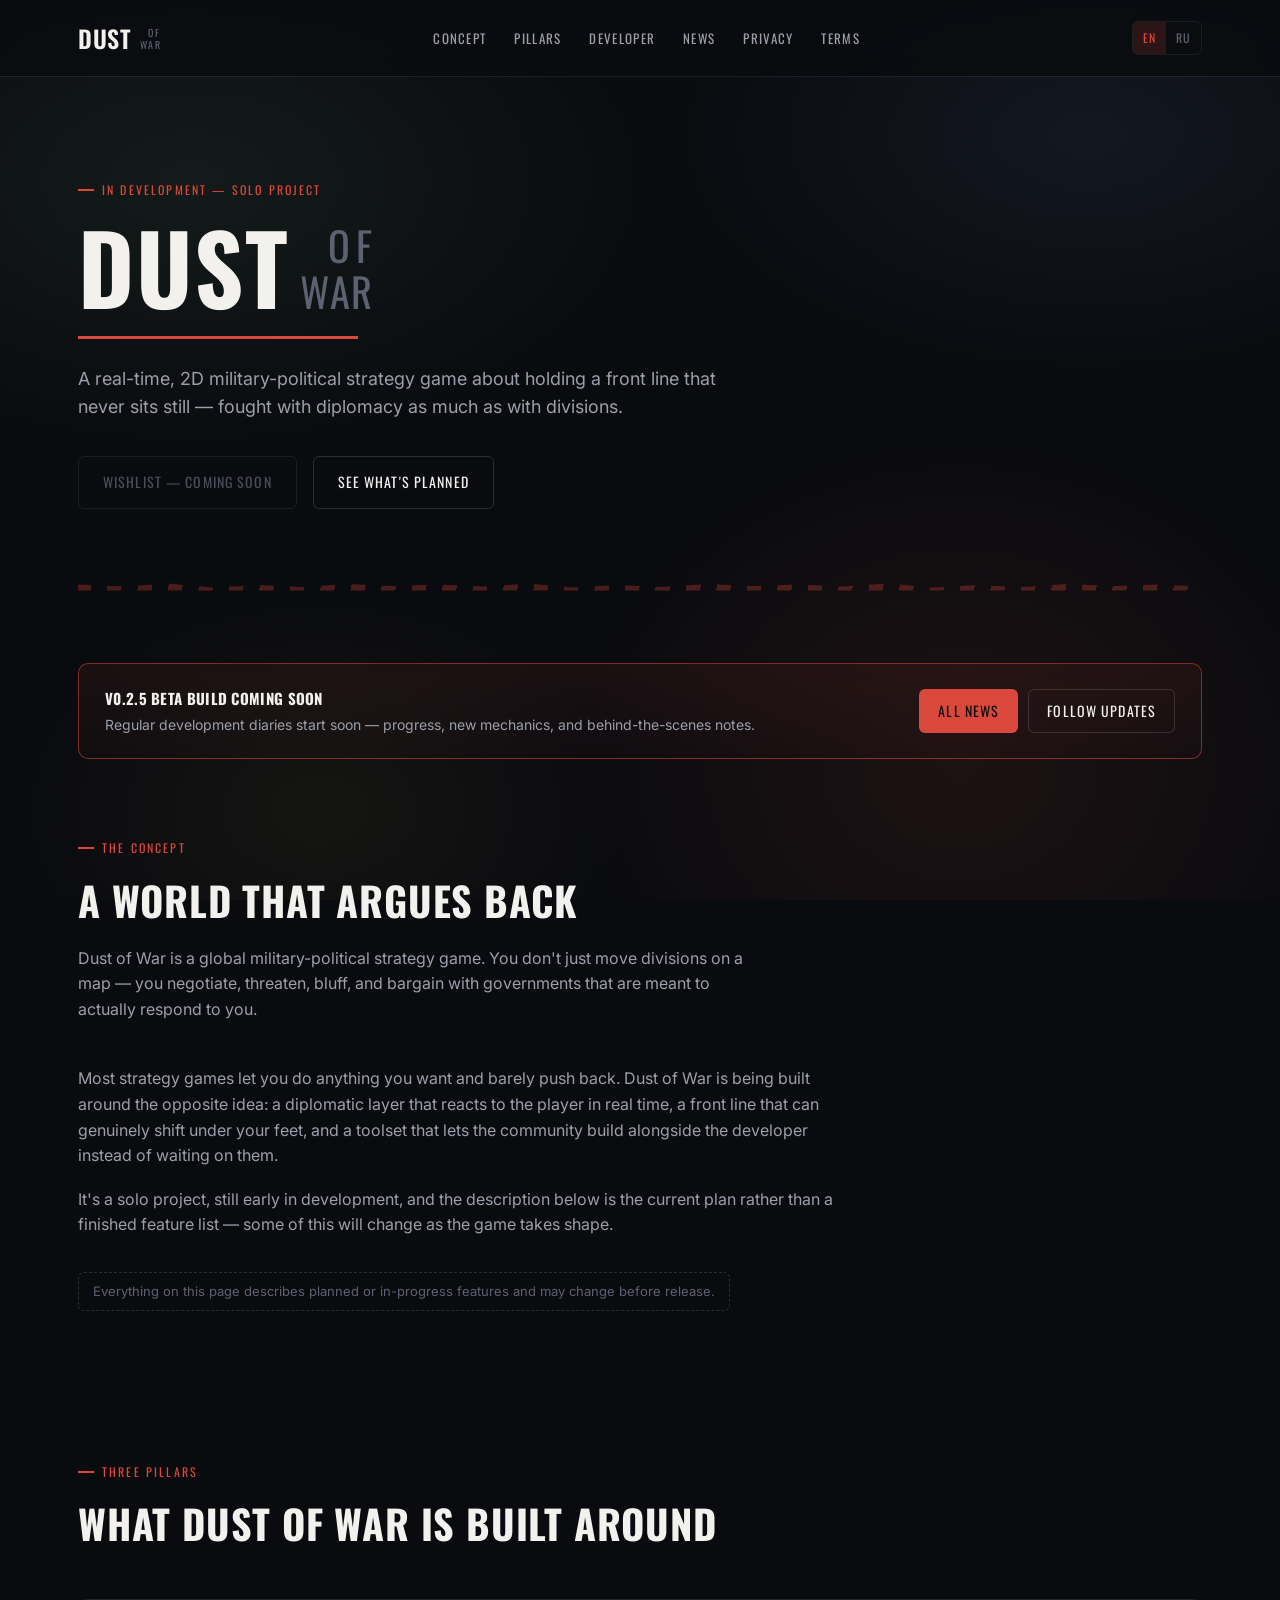
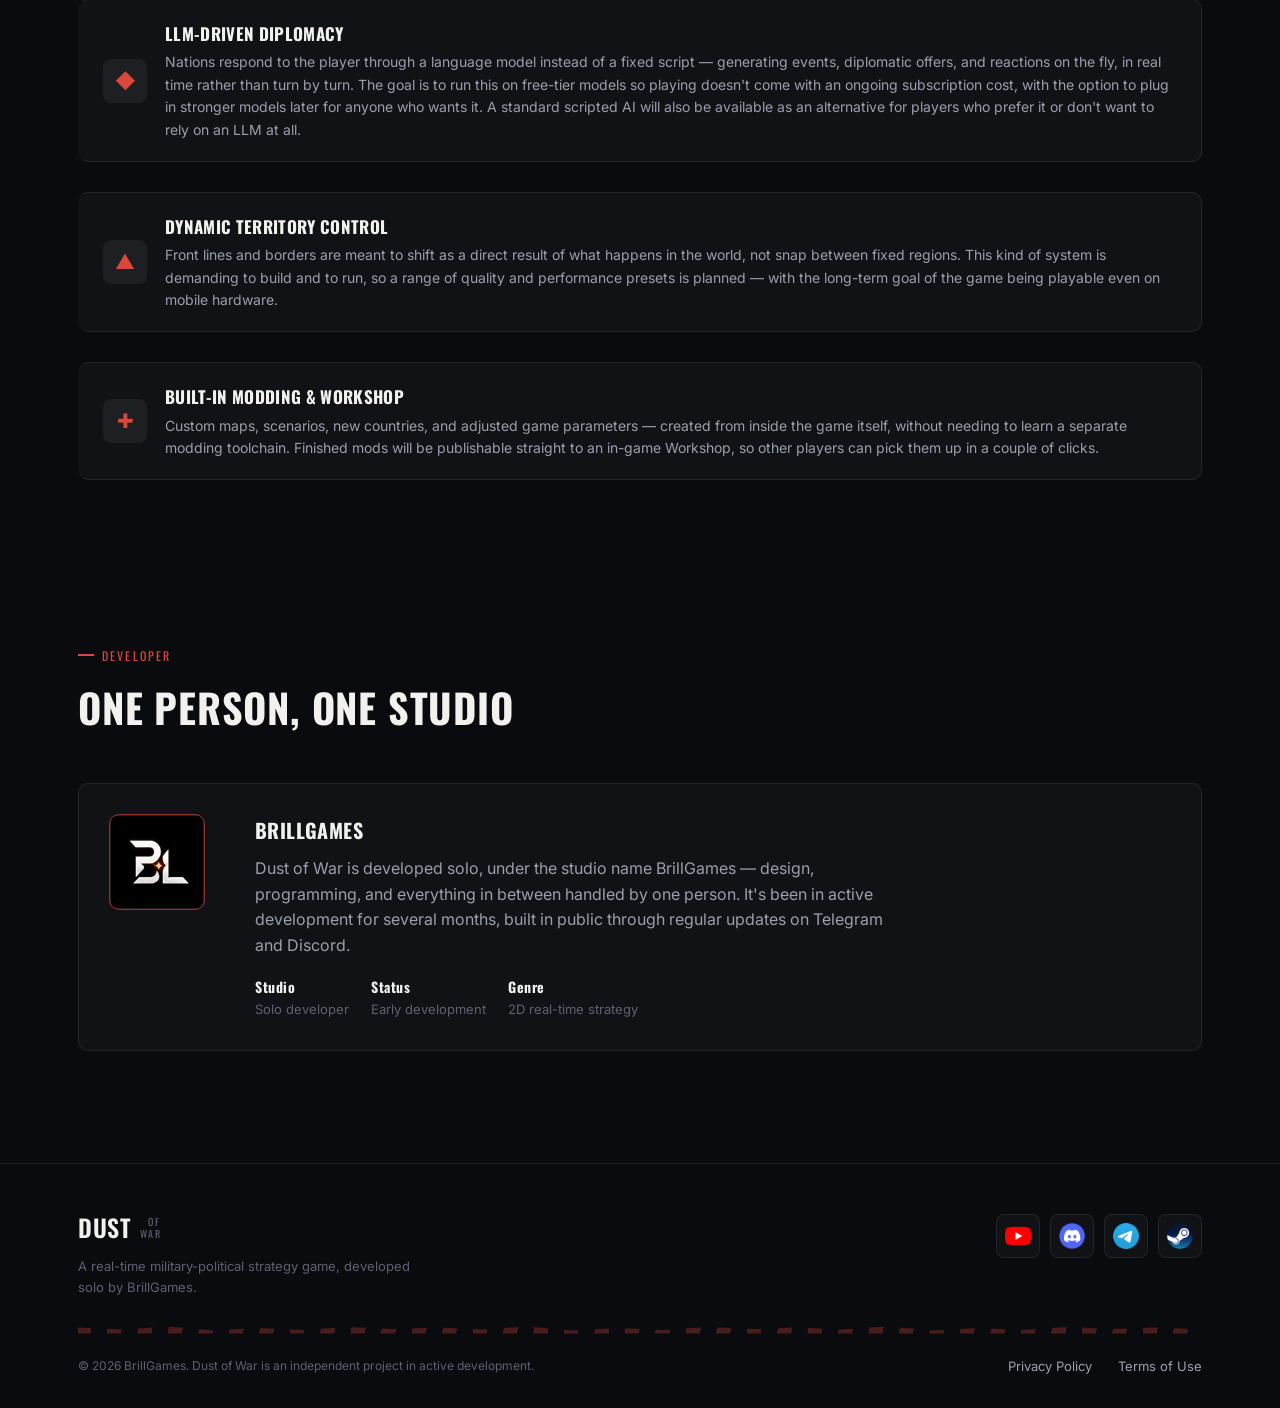
==== commit 066a790b: "Update brand font size in footer Increased font size of the brand name from 18px to 24px." ====
--- a/index.html
+++ b/index.html
@@ -152,7 +152,7 @@
     <div class="footer-top">
       <div>
         <div class="brand" style="margin-bottom:10px;">
-          <span class="brand-main" style="font-size:18px;">DUST</span>
+          <span class="brand-main" style="font-size:24px;">DUST</span>
           <span class="brand-sub logo-stack"><span class="logo-of">OF</span><span class="logo-war">WAR</span></span>
         </div>
         <p style="color:var(--text-faint); font-size:13px; max-width:340px; margin:0;">A real-time military-political strategy game, developed solo by BrillGames.</p>
--- a/css/style.css
+++ b/css/style.css
@@ -110,8 +110,8 @@
 }
 .header-actions{ display:flex; align-items:center; gap:14px; flex:none; }
 .brand{ display:flex; align-items:baseline; gap:8px; }
-.brand-main{ font-family:var(--font-display); font-weight:600; font-size:22px; letter-spacing:0.03em; }
-.brand-sub{ font-family:var(--font-display); font-weight:400; font-size:13px; color:var(--text-faint); letter-spacing:0.14em; }
+.brand-main{ font-family:var(--font-display); font-weight:600; font-size:24px; letter-spacing:0.03em; }
+.brand-sub{ font-family:var(--font-display); font-weight:400; font-size:10px; color:var(--text-faint); letter-spacing:0.14em; }
 
 .main-nav{ display:flex; align-items:center; gap:28px; }
 .main-nav a{
@@ -136,7 +136,7 @@
 .hero{ padding:96px 0 72px; position:relative; }
 .hero-title{ font-size:clamp(48px,9vw,96px); font-weight:700; display:flex; flex-wrap:wrap; align-items:baseline; gap:18px; margin-top:18px; }
 .hero-title .dim{ color:var(--text-faint); font-weight:400; font-size:0.42em; line-height:1.1; }
-.hero-underline{ height:3px; width:220px; background:var(--accent); margin:22px 0 26px; }
+.hero-underline{ height:3px; width:280px; background:var(--accent); margin:22px 0 26px; }
 .hero-sub{ max-width:640px; color:var(--text-muted); font-size:18px; }
 
 .hero-cta-row{ display:flex; flex-wrap:wrap; align-items:center; gap:16px; margin-top:34px; }
@@ -161,7 +161,7 @@
   display:flex; align-items:center; justify-content:center; background:var(--bg-panel);
   transition:border-color .15s ease, transform .15s ease;
 }
-.social-icon img, .social-icon svg{ width:20px; height:20px; }
+.social-icon img, .social-icon svg{ width:26px; height:26px; }
 .social-icon:hover{ border-color:var(--accent-line); transform:translateY(-2px); }
 .social-icon.placeholder{ color:var(--text-faint); font-family:var(--font-display); font-size:10px; text-align:center; line-height:1.2; }
 
@@ -402,3 +402,15 @@
   .legal-toc{ padding:16px; }
   .legal-body a, .legal-notice a{ overflow-wrap:anywhere; }
 }
+
+/* -------------------------- stacked logo -------------------------- */
+/* "OF" sits directly above "WAR"; WAR shares the baseline with DUST. */
+.brand{ align-items:flex-end; align-items:last baseline; }
+.logo-stack{ display:inline-flex; flex-direction:column; align-items:center; line-height:1; }
+.logo-stack .logo-of{ font-size:1.0em; letter-spacing:0.16em; padding-left:0.8em; margin-bottom:0.14em; }
+.hero-title{ flex-wrap:nowrap; align-items:flex-end; align-items:last baseline; gap:0.06em; line-height:1; }
+.hero-title .dim.logo-stack{ line-height:1; }
+
+/* Studio logo inside the developer frame */
+.dev-mark{ overflow:hidden; }
+.dev-mark img{ width:100%; height:100%; object-fit:contain; padding:1px; }
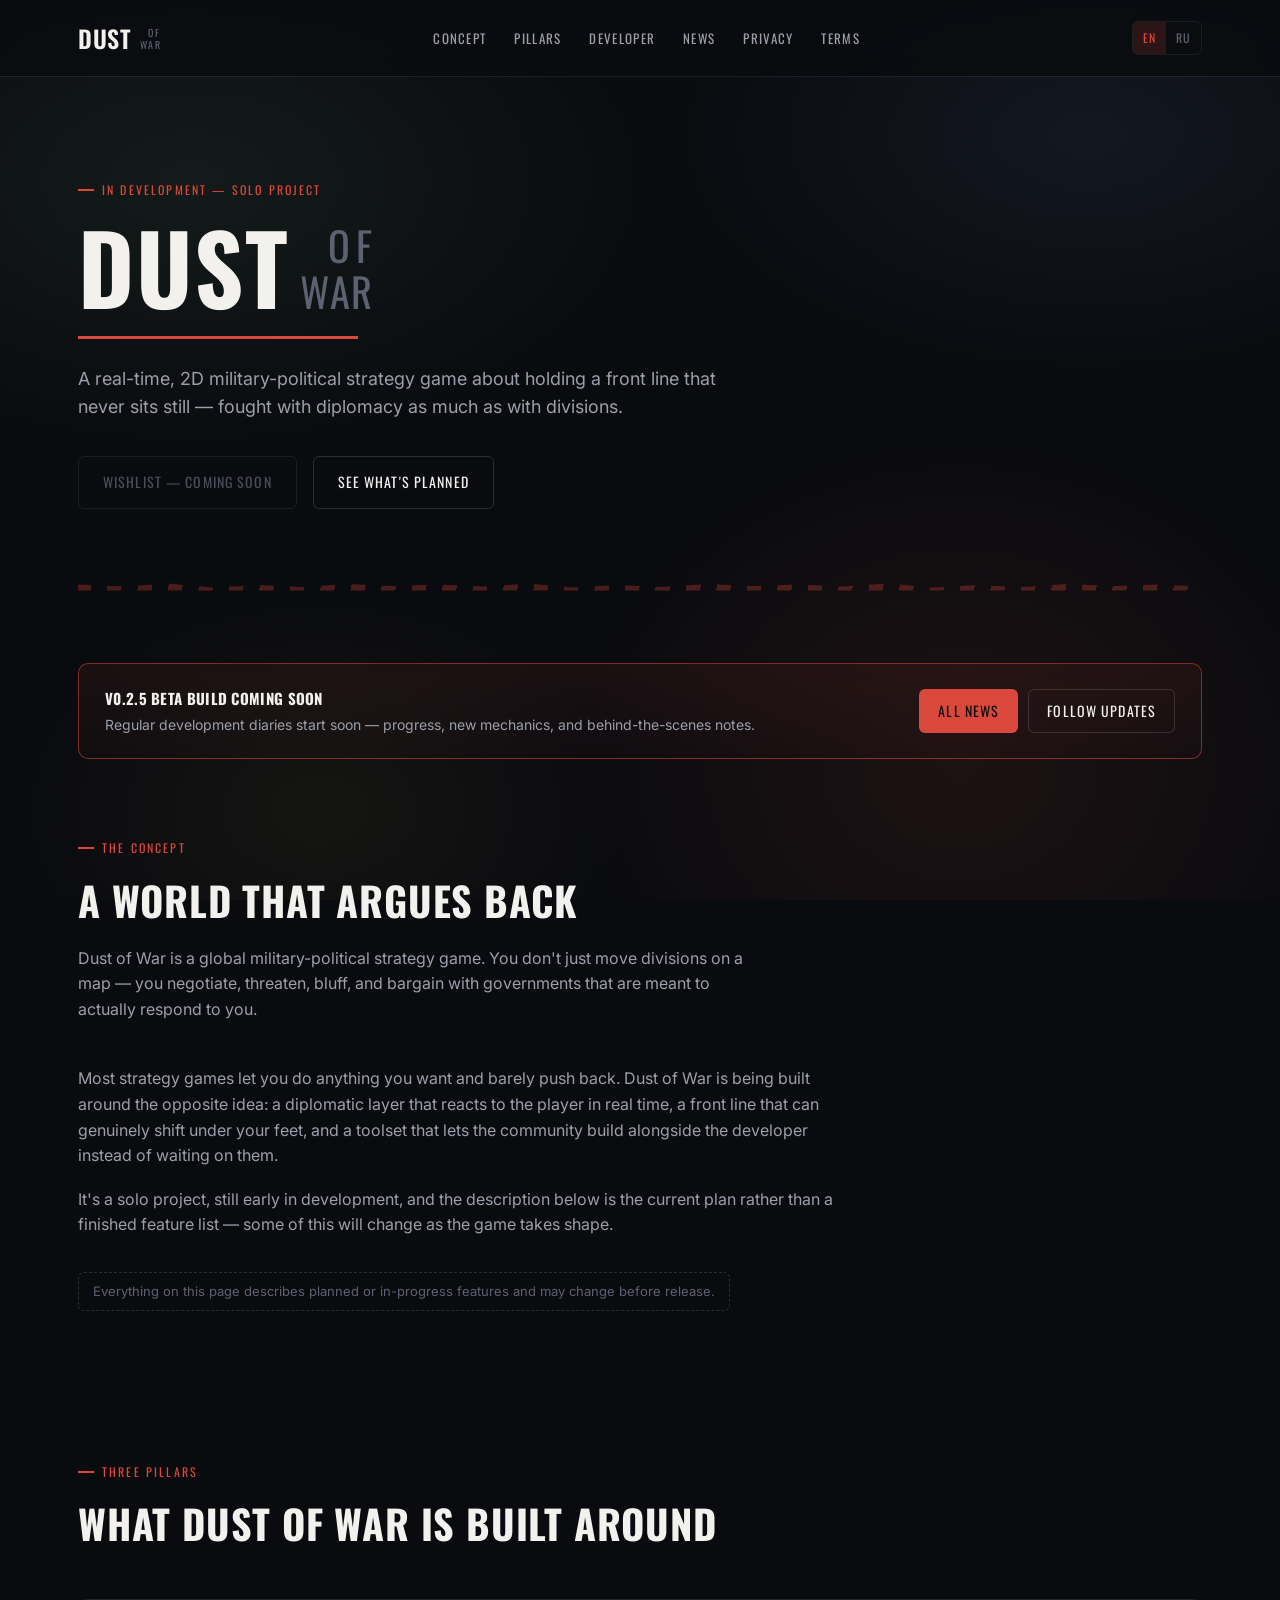
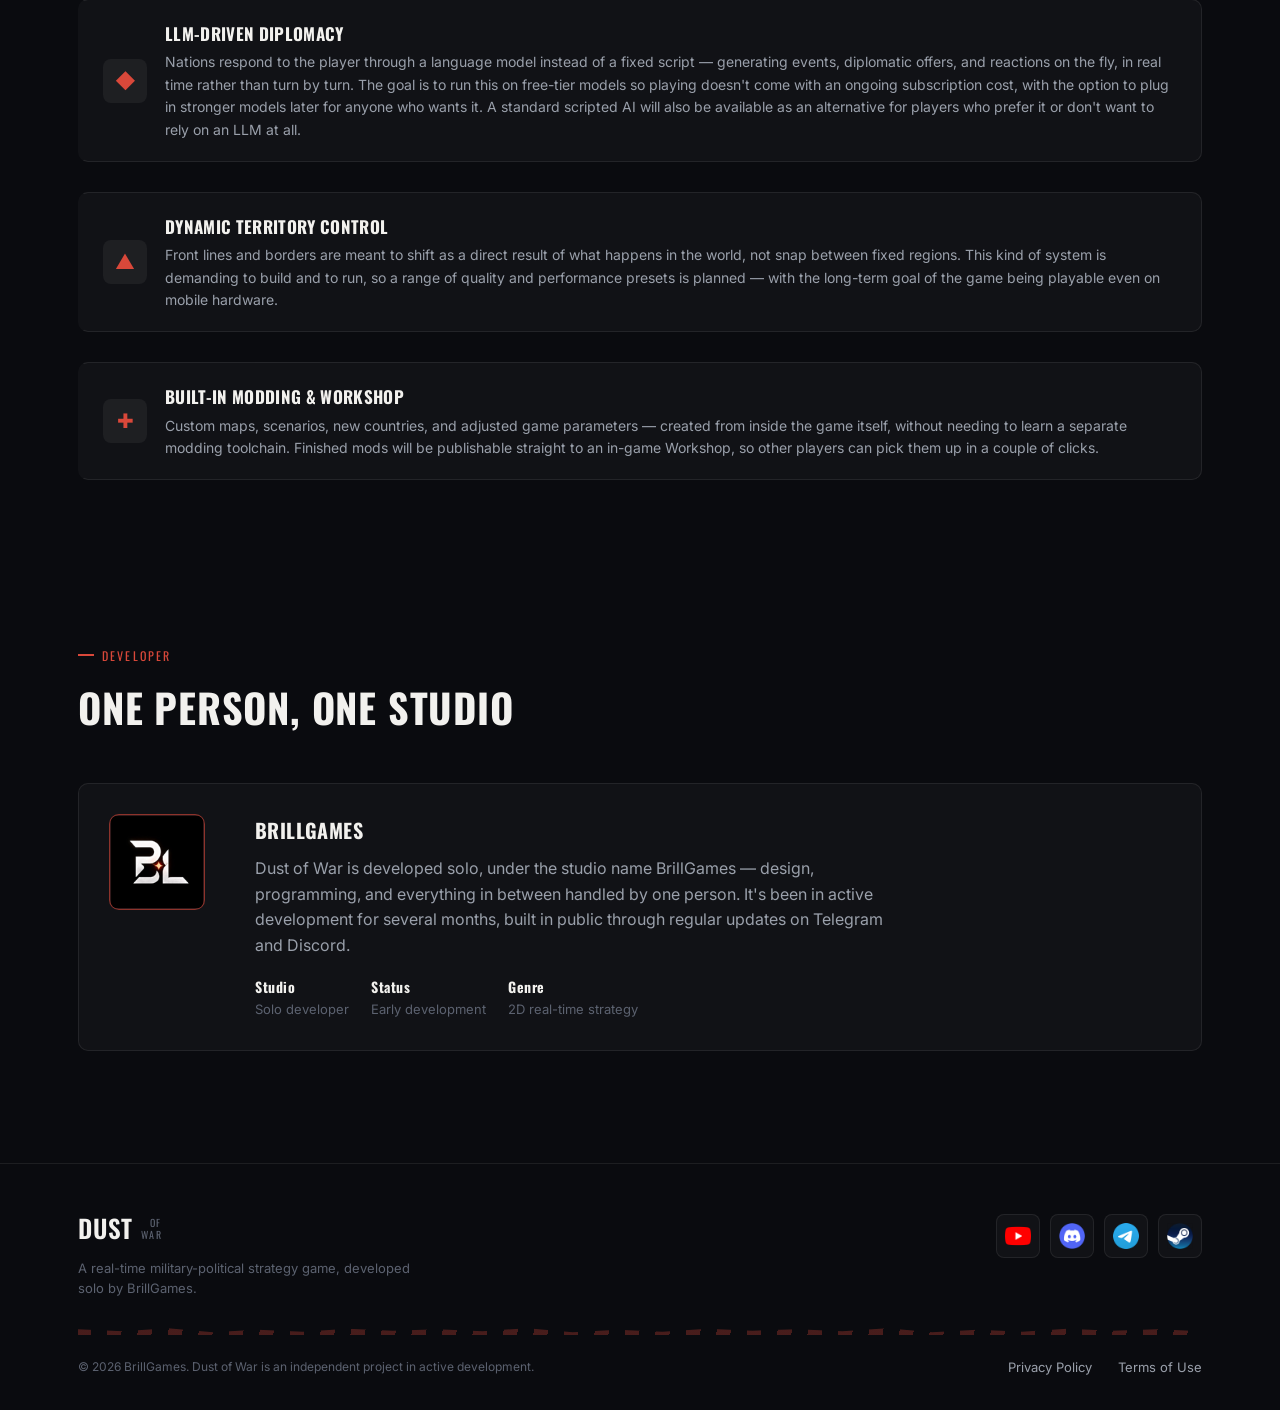
==== commit 20f88104: "Increase brand font size from 24px to 25px" ====
--- a/index.html
+++ b/index.html
@@ -152,7 +152,7 @@
     <div class="footer-top">
       <div>
         <div class="brand" style="margin-bottom:10px;">
-          <span class="brand-main" style="font-size:24px;">DUST</span>
+          <span class="brand-main" style="font-size:25px;">DUST</span>
           <span class="brand-sub logo-stack"><span class="logo-of">OF</span><span class="logo-war">WAR</span></span>
         </div>
         <p style="color:var(--text-faint); font-size:13px; max-width:340px; margin:0;">A real-time military-political strategy game, developed solo by BrillGames.</p>
